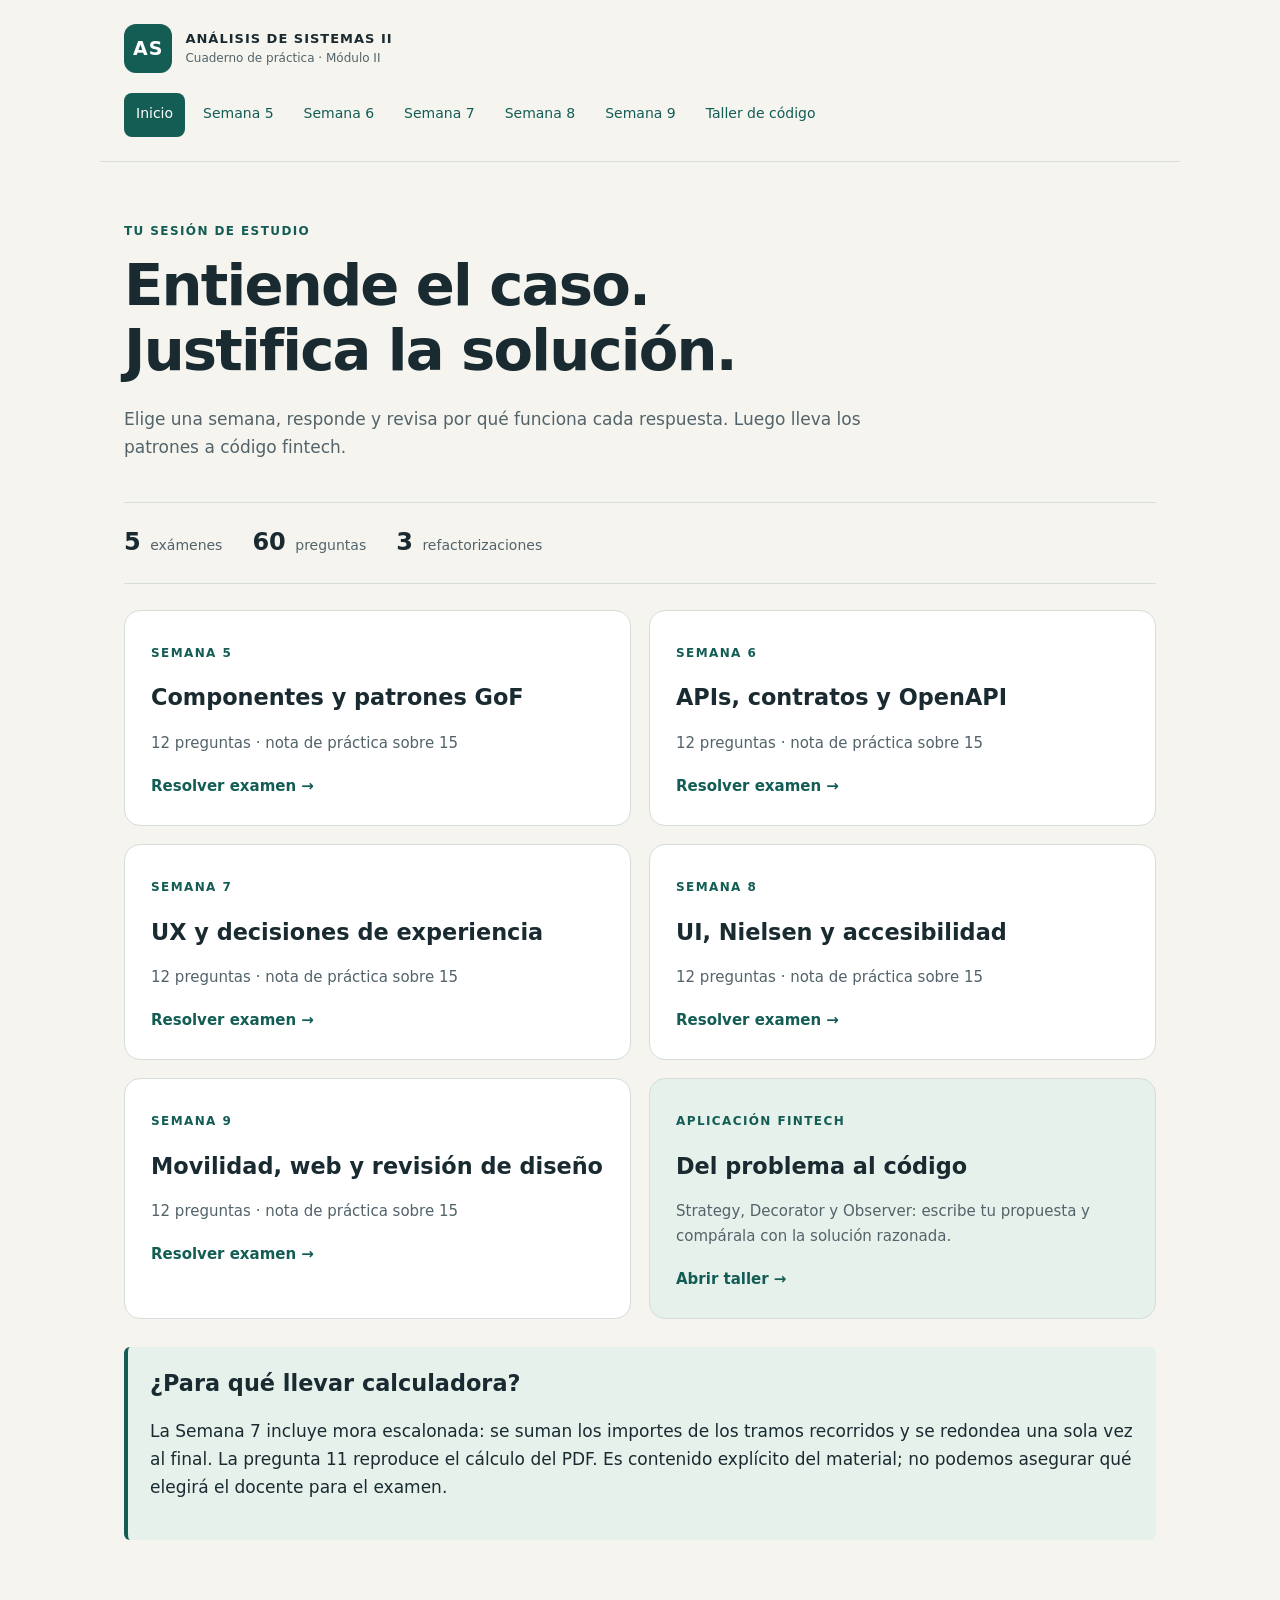
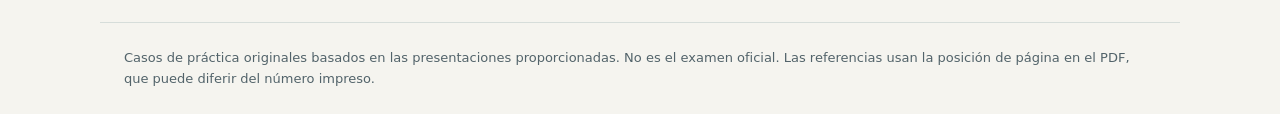
==== analisis-de-sistema/index.html @ 18946fa7 "feat: agregar cinco exámenes con 60 casos y taller fintech explicado" ====
<!doctype html>
<html lang="es"><head><meta charset="utf-8"><meta name="viewport" content="width=device-width,initial-scale=1"><title>Inicio · Análisis de Sistemas II</title><meta name="description" content="Practica con casos fintech, preguntas explicadas y referencias a las semanas 5 a 9."><link rel="icon" href="favicon.svg" type="image/svg+xml"><link rel="stylesheet" href="estilos.css"><script src="examen.js" defer></script></head>
<body><a class="saltar" href="#contenido">Saltar al contenido</a><header><div class="marca"><span class="logo" aria-hidden="true">AS</span><div>ANÁLISIS DE SISTEMAS II<small>Cuaderno de práctica · Módulo II</small></div></div><nav aria-label="Exámenes por semana"><a href="index.html" aria-current="page">Inicio</a><a href="semana-5.html" >Semana 5</a><a href="semana-6.html" >Semana 6</a><a href="semana-7.html" >Semana 7</a><a href="semana-8.html" >Semana 8</a><a href="semana-9.html" >Semana 9</a><a href="refactorizacion.html" >Taller de código</a></nav></header><main id="contenido"><div class="encabezado"><p class="etiqueta">TU SESIÓN DE ESTUDIO</p><h1>Entiende el caso.<br>Justifica la solución.</h1><p>Elige una semana, responde y revisa por qué funciona cada respuesta. Luego lleva los patrones a código fintech.</p></div><div class="resumen"><span><strong>5</strong> exámenes</span><span><strong>60</strong> preguntas</span><span><strong>3</strong> refactorizaciones</span></div><section class="rejilla" aria-label="Elegir examen"><a class="tarjeta enlace" href="semana-5.html"><span class="etiqueta">SEMANA 5</span><h2>Componentes y patrones GoF</h2><p>12 preguntas · nota de práctica sobre 15</p><span class="ir">Resolver examen →</span></a><a class="tarjeta enlace" href="semana-6.html"><span class="etiqueta">SEMANA 6</span><h2>APIs, contratos y OpenAPI</h2><p>12 preguntas · nota de práctica sobre 15</p><span class="ir">Resolver examen →</span></a><a class="tarjeta enlace" href="semana-7.html"><span class="etiqueta">SEMANA 7</span><h2>UX y decisiones de experiencia</h2><p>12 preguntas · nota de práctica sobre 15</p><span class="ir">Resolver examen →</span></a><a class="tarjeta enlace" href="semana-8.html"><span class="etiqueta">SEMANA 8</span><h2>UI, Nielsen y accesibilidad</h2><p>12 preguntas · nota de práctica sobre 15</p><span class="ir">Resolver examen →</span></a><a class="tarjeta enlace" href="semana-9.html"><span class="etiqueta">SEMANA 9</span><h2>Movilidad, web y revisión de diseño</h2><p>12 preguntas · nota de práctica sobre 15</p><span class="ir">Resolver examen →</span></a><a class="tarjeta enlace especial" href="refactorizacion.html"><span class="etiqueta">APLICACIÓN FINTECH</span><h2>Del problema al código</h2><p>Strategy, Decorator y Observer: escribe tu propuesta y compárala con la solución razonada.</p><span class="ir">Abrir taller →</span></a></section><aside class="nota"><h2>¿Para qué llevar calculadora?</h2><p>La Semana 7 incluye mora escalonada: se suman los importes de los tramos recorridos y se redondea una sola vez al final. La pregunta 11 reproduce el cálculo del PDF. Es contenido explícito del material; no podemos asegurar qué elegirá el docente para el examen.</p></aside></main><footer>Casos de práctica originales basados en las presentaciones proporcionadas. No es el examen oficial. Las referencias usan la posición de página en el PDF, que puede diferir del número impreso.</footer></body></html>
---- analisis-de-sistema/estilos.css ----
:root{color-scheme:light;--fondo:#f5f4ef;--papel:#fff;--texto:#192b31;--muted:#52636a;--acento:#135d55;--borde:#d6ddda;--suave:#e6f1eb;--error:#922a32;--codigo:#162b33}*{box-sizing:border-box}body{margin:0;background:var(--fondo);color:var(--texto);font:17px/1.65 system-ui,-apple-system,BlinkMacSystemFont,"Segoe UI",sans-serif}a{color:var(--acento);text-underline-offset:4px}header,main,footer{max-width:1080px;margin:auto;padding:24px}header{border-bottom:1px solid var(--borde)}.marca{display:flex;align-items:center;gap:13px;font-size:13px;font-weight:750;letter-spacing:1px}.marca small{display:block;font-size:12px;font-weight:450;letter-spacing:0;color:var(--muted)}.logo{background:var(--acento);color:white;padding:9px;border-radius:12px;font-size:19px}nav{display:flex;flex-wrap:wrap;gap:6px;margin-top:20px}nav a{padding:9px 12px;border-radius:8px;font-size:14px;text-decoration:none;min-height:44px}nav a[aria-current]{background:var(--acento);color:white}nav a:hover{outline:1px solid var(--acento)}.encabezado{max-width:760px;padding:24px 0}h1{font-size:clamp(2.1rem,5vw,3.6rem);line-height:1.12;letter-spacing:-1.8px;margin:12px 0 22px}h2{font-size:1.4rem;line-height:1.3}h3{font-size:1.08rem}.etiqueta{font-size:12px;font-weight:750;letter-spacing:1.4px;color:var(--acento);text-transform:uppercase}.encabezado>p:not(.etiqueta){color:var(--muted)}.resumen{display:flex;gap:30px;border-block:1px solid var(--borde);padding:20px 0;margin-bottom:26px;flex-wrap:wrap}.resumen span{font-size:14px;color:var(--muted)}.resumen strong{font-size:24px;color:var(--texto);margin-right:5px}.rejilla{display:grid;grid-template-columns:repeat(2,minmax(0,1fr));gap:18px}.tarjeta{padding:26px;background:var(--papel);border:1px solid var(--borde);border-radius:16px}.enlace{display:block;text-decoration:none;color:var(--texto)}.enlace:hover{border-color:var(--acento);box-shadow:0 5px 16px #192b3110}.tarjeta p{font-size:15px;color:var(--muted)}.ir{font-size:15px;font-weight:700;color:var(--acento)}.especial{background:var(--suave)}.nota{background:var(--suave);border-left:4px solid var(--acento);padding:22px;border-radius:6px;margin:28px 0}.nota h2{margin-top:0}.barra{display:flex;align-items:center;gap:12px;flex-wrap:wrap;margin:20px 0}.barra p{margin-right:auto;font-size:15px}button,.boton{display:inline-block;background:var(--acento);color:#fff;border:2px solid var(--acento);border-radius:9px;font:inherit;font-size:15px;font-weight:650;padding:11px 17px;cursor:pointer;min-height:46px;text-decoration:none}.secundario{background:transparent;color:var(--acento)}.pregunta{background:var(--papel);border:1px solid var(--borde);border-radius:16px;padding:28px;margin:22px 0}.pregunta.correcta{border-left:5px solid var(--acento)}.pregunta.incorrecta{border-left:5px solid var(--error)}fieldset{border:0;padding:0;margin:0;min-width:0}legend{font-weight:650;font-size:1.14rem;margin-bottom:20px;width:100%}.opcion{display:flex;gap:12px;align-items:flex-start;border:1px solid var(--borde);border-radius:10px;padding:13px 15px;margin:10px 0;cursor:pointer;min-height:48px}.opcion:has(input:checked){background:var(--suave);border-color:var(--acento)}input[type=radio]{accent-color:var(--acento);width:20px;height:20px;flex-shrink:0;margin-top:4px}summary{cursor:pointer;font-weight:650;color:var(--acento);padding:13px 0;min-height:48px}.explicacion{border-top:1px solid var(--borde);margin-top:6px;padding-top:12px}.fuente{font-size:13px;color:var(--muted);overflow-wrap:anywhere}.resultado-item{font-weight:650}.incorrecta .resultado-item{color:var(--error)}pre{background:var(--codigo);color:#eef5f7;border-radius:12px;overflow:auto;padding:22px;font:14px/1.7 ui-monospace,SFMono-Regular,Consolas,monospace;max-width:100%}textarea{width:100%;border:1px solid #7b8a8f;background:#fff;color:var(--texto);border-radius:9px;padding:14px;font:15px/1.6 ui-monospace,monospace;resize:vertical}.campo{display:block;font-weight:650;margin:18px 0 8px}footer{font-size:13px;color:var(--muted);border-top:1px solid var(--borde);margin-top:30px}button:hover,.boton:hover{filter:brightness(.9)}:focus-visible{outline:3px solid #aa5300;outline-offset:4px}.saltar{position:absolute;left:16px;top:-100px;padding:12px;background:white;z-index:10}.saltar:focus{top:10px}[hidden]{display:none!important}@media(max-width:650px){header,main,footer{padding:18px}.rejilla{grid-template-columns:1fr}.pregunta{padding:18px}.resumen{gap:16px}.encabezado{padding:16px 0}nav a{padding:9px}h1{letter-spacing:-1px}.barra{gap:8px}.barra p{width:100%;margin:0}pre{padding:14px}}@media print{body{background:#fff;font-size:11pt}nav,.barra,textarea,.campo,.saltar{display:none}header,main,footer{max-width:none}.pregunta{break-inside:avoid}pre{white-space:pre-wrap;color:#111;background:#eee}.rejilla{display:block}}
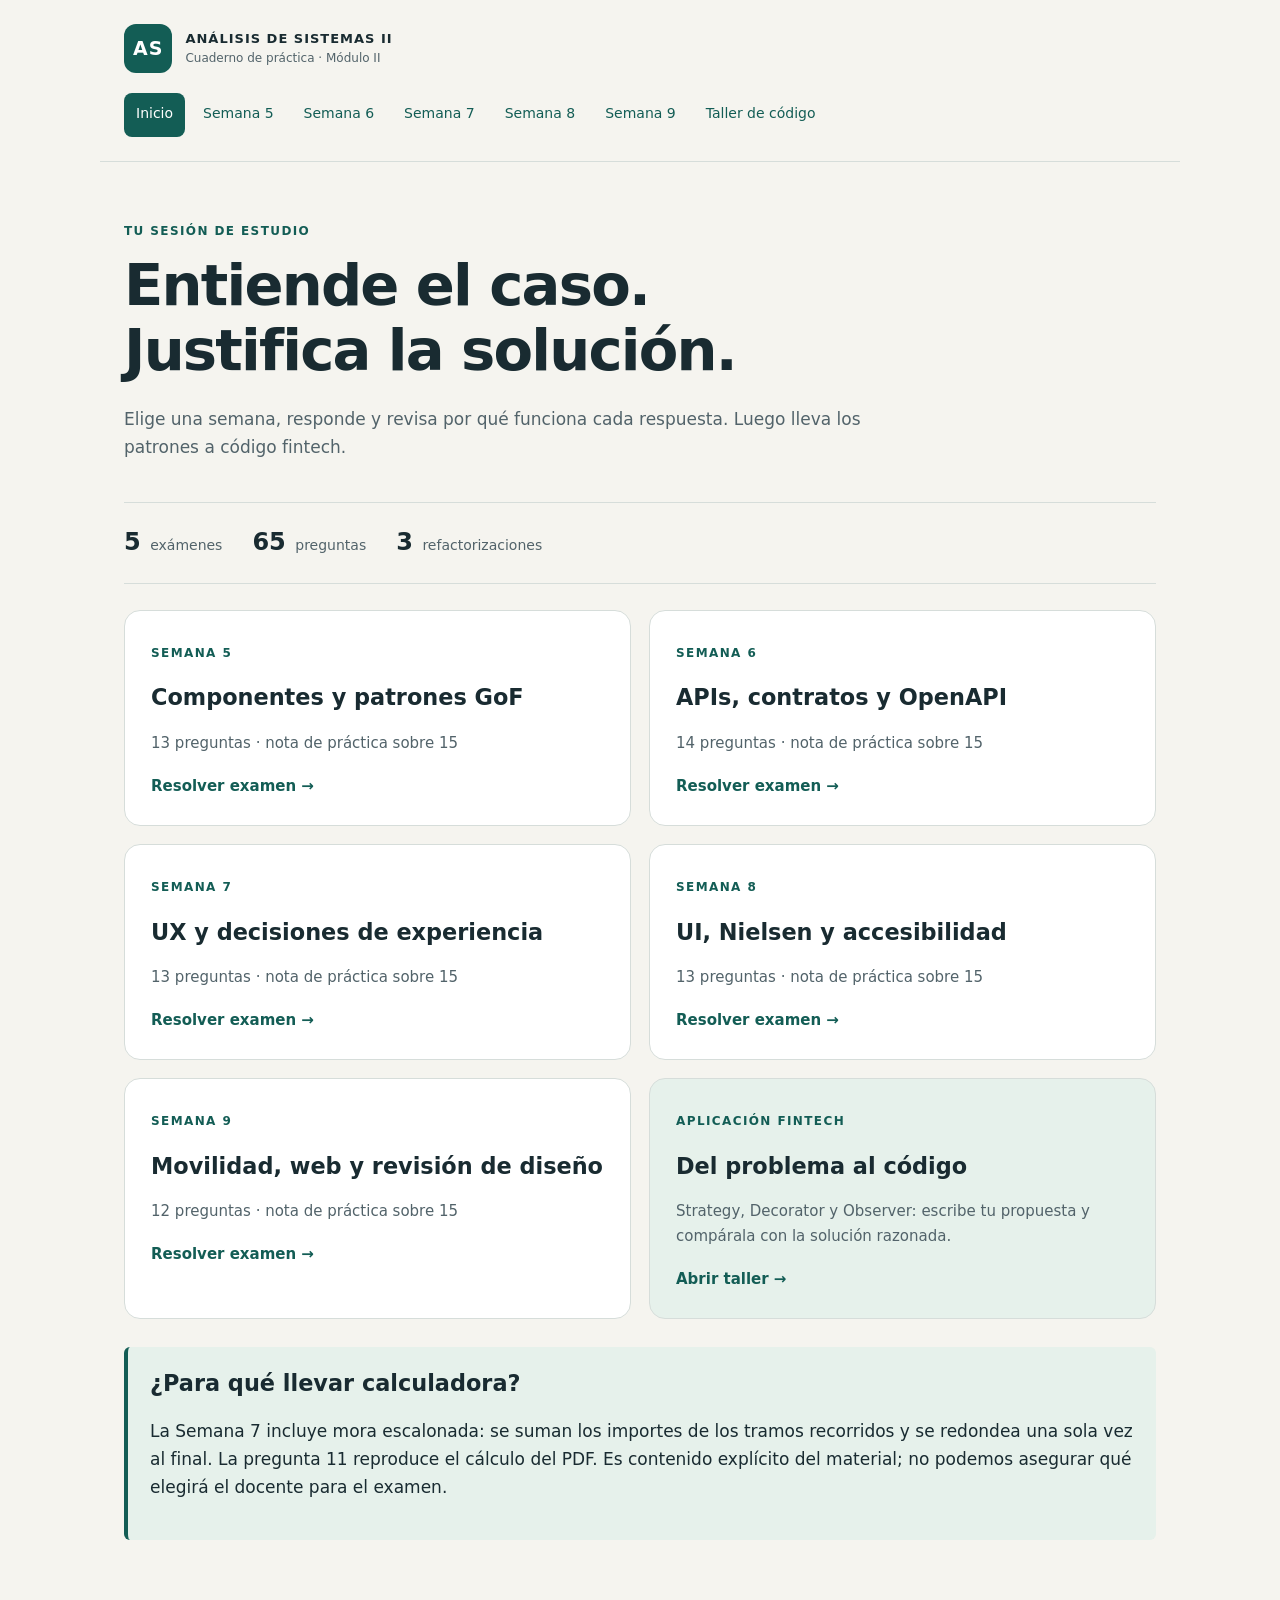
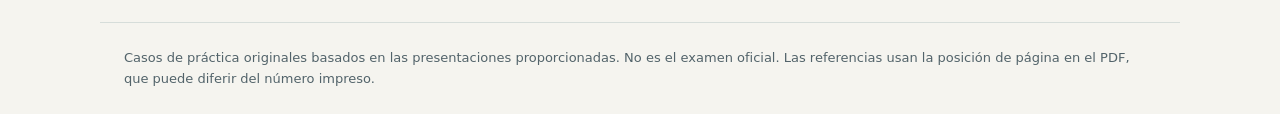
==== commit 261fd50c: "feat: metadatos de resumen de casos y cinco preguntas de datos clave" ====
--- a/analisis-de-sistema/index.html
+++ b/analisis-de-sistema/index.html
@@ -1,3 +1,3 @@
 <!doctype html>
-<html lang="es"><head><meta charset="utf-8"><meta name="viewport" content="width=device-width,initial-scale=1"><title>Inicio · Análisis de Sistemas II</title><meta name="description" content="Practica con casos fintech, preguntas explicadas y referencias a las semanas 5 a 9."><link rel="icon" href="favicon.svg" type="image/svg+xml"><link rel="stylesheet" href="estilos.css"><script src="examen.js" defer></script></head>
-<body><a class="saltar" href="#contenido">Saltar al contenido</a><header><div class="marca"><span class="logo" aria-hidden="true">AS</span><div>ANÁLISIS DE SISTEMAS II<small>Cuaderno de práctica · Módulo II</small></div></div><nav aria-label="Exámenes por semana"><a href="index.html" aria-current="page">Inicio</a><a href="semana-5.html" >Semana 5</a><a href="semana-6.html" >Semana 6</a><a href="semana-7.html" >Semana 7</a><a href="semana-8.html" >Semana 8</a><a href="semana-9.html" >Semana 9</a><a href="refactorizacion.html" >Taller de código</a></nav></header><main id="contenido"><div class="encabezado"><p class="etiqueta">TU SESIÓN DE ESTUDIO</p><h1>Entiende el caso.<br>Justifica la solución.</h1><p>Elige una semana, responde y revisa por qué funciona cada respuesta. Luego lleva los patrones a código fintech.</p></div><div class="resumen"><span><strong>5</strong> exámenes</span><span><strong>60</strong> preguntas</span><span><strong>3</strong> refactorizaciones</span></div><section class="rejilla" aria-label="Elegir examen"><a class="tarjeta enlace" href="semana-5.html"><span class="etiqueta">SEMANA 5</span><h2>Componentes y patrones GoF</h2><p>12 preguntas · nota de práctica sobre 15</p><span class="ir">Resolver examen →</span></a><a class="tarjeta enlace" href="semana-6.html"><span class="etiqueta">SEMANA 6</span><h2>APIs, contratos y OpenAPI</h2><p>12 preguntas · nota de práctica sobre 15</p><span class="ir">Resolver examen →</span></a><a class="tarjeta enlace" href="semana-7.html"><span class="etiqueta">SEMANA 7</span><h2>UX y decisiones de experiencia</h2><p>12 preguntas · nota de práctica sobre 15</p><span class="ir">Resolver examen →</span></a><a class="tarjeta enlace" href="semana-8.html"><span class="etiqueta">SEMANA 8</span><h2>UI, Nielsen y accesibilidad</h2><p>12 preguntas · nota de práctica sobre 15</p><span class="ir">Resolver examen →</span></a><a class="tarjeta enlace" href="semana-9.html"><span class="etiqueta">SEMANA 9</span><h2>Movilidad, web y revisión de diseño</h2><p>12 preguntas · nota de práctica sobre 15</p><span class="ir">Resolver examen →</span></a><a class="tarjeta enlace especial" href="refactorizacion.html"><span class="etiqueta">APLICACIÓN FINTECH</span><h2>Del problema al código</h2><p>Strategy, Decorator y Observer: escribe tu propuesta y compárala con la solución razonada.</p><span class="ir">Abrir taller →</span></a></section><aside class="nota"><h2>¿Para qué llevar calculadora?</h2><p>La Semana 7 incluye mora escalonada: se suman los importes de los tramos recorridos y se redondea una sola vez al final. La pregunta 11 reproduce el cálculo del PDF. Es contenido explícito del material; no podemos asegurar qué elegirá el docente para el examen.</p></aside></main><footer>Casos de práctica originales basados en las presentaciones proporcionadas. No es el examen oficial. Las referencias usan la posición de página en el PDF, que puede diferir del número impreso.</footer></body></html>+<html lang="es"><head><meta charset="utf-8"><meta name="viewport" content="width=device-width,initial-scale=1"><title>Resumen de casos de uso · Análisis de Sistemas II</title><meta name="description" content="Resumen de casos de uso y exámenes de práctica: patrones GoF, APIs, UX, UI y movilidad. Incluye respuestas explicadas y refactorización fintech."><link rel="canonical" href="https://cherreragt.github.io/analisis-de-sistemas/analisis-de-sistema/index.html"><meta property="og:type" content="website"><meta property="og:locale" content="es_GT"><meta property="og:site_name" content="Análisis de Sistemas II"><meta property="og:title" content="Resumen de casos de uso | Análisis de Sistemas II"><meta property="og:description" content="Resumen de casos de uso y exámenes de práctica: patrones GoF, APIs, UX, UI y movilidad. Incluye respuestas explicadas y refactorización fintech."><meta property="og:url" content="https://cherreragt.github.io/analisis-de-sistemas/analisis-de-sistema/index.html"><meta name="twitter:card" content="summary"><meta name="twitter:title" content="Resumen de casos de uso | Análisis de Sistemas II"><meta name="twitter:description" content="Resumen de casos de uso y exámenes de práctica: patrones GoF, APIs, UX, UI y movilidad. Incluye respuestas explicadas y refactorización fintech."><link rel="icon" href="favicon.svg" type="image/svg+xml"><link rel="stylesheet" href="estilos.css"><script src="examen.js" defer></script></head>
+<body><a class="saltar" href="#contenido">Saltar al contenido</a><header><div class="marca"><span class="logo" aria-hidden="true">AS</span><div>ANÁLISIS DE SISTEMAS II<small>Cuaderno de práctica · Módulo II</small></div></div><nav aria-label="Exámenes por semana"><a href="index.html" aria-current="page">Inicio</a><a href="semana-5.html" >Semana 5</a><a href="semana-6.html" >Semana 6</a><a href="semana-7.html" >Semana 7</a><a href="semana-8.html" >Semana 8</a><a href="semana-9.html" >Semana 9</a><a href="refactorizacion.html" >Taller de código</a></nav></header><main id="contenido"><div class="encabezado"><p class="etiqueta">TU SESIÓN DE ESTUDIO</p><h1>Entiende el caso.<br>Justifica la solución.</h1><p>Elige una semana, responde y revisa por qué funciona cada respuesta. Luego lleva los patrones a código fintech.</p></div><div class="resumen"><span><strong>5</strong> exámenes</span><span><strong>65</strong> preguntas</span><span><strong>3</strong> refactorizaciones</span></div><section class="rejilla" aria-label="Elegir examen"><a class="tarjeta enlace" href="semana-5.html"><span class="etiqueta">SEMANA 5</span><h2>Componentes y patrones GoF</h2><p>13 preguntas · nota de práctica sobre 15</p><span class="ir">Resolver examen →</span></a><a class="tarjeta enlace" href="semana-6.html"><span class="etiqueta">SEMANA 6</span><h2>APIs, contratos y OpenAPI</h2><p>14 preguntas · nota de práctica sobre 15</p><span class="ir">Resolver examen →</span></a><a class="tarjeta enlace" href="semana-7.html"><span class="etiqueta">SEMANA 7</span><h2>UX y decisiones de experiencia</h2><p>13 preguntas · nota de práctica sobre 15</p><span class="ir">Resolver examen →</span></a><a class="tarjeta enlace" href="semana-8.html"><span class="etiqueta">SEMANA 8</span><h2>UI, Nielsen y accesibilidad</h2><p>13 preguntas · nota de práctica sobre 15</p><span class="ir">Resolver examen →</span></a><a class="tarjeta enlace" href="semana-9.html"><span class="etiqueta">SEMANA 9</span><h2>Movilidad, web y revisión de diseño</h2><p>12 preguntas · nota de práctica sobre 15</p><span class="ir">Resolver examen →</span></a><a class="tarjeta enlace especial" href="refactorizacion.html"><span class="etiqueta">APLICACIÓN FINTECH</span><h2>Del problema al código</h2><p>Strategy, Decorator y Observer: escribe tu propuesta y compárala con la solución razonada.</p><span class="ir">Abrir taller →</span></a></section><aside class="nota"><h2>¿Para qué llevar calculadora?</h2><p>La Semana 7 incluye mora escalonada: se suman los importes de los tramos recorridos y se redondea una sola vez al final. La pregunta 11 reproduce el cálculo del PDF. Es contenido explícito del material; no podemos asegurar qué elegirá el docente para el examen.</p></aside></main><footer>Casos de práctica originales basados en las presentaciones proporcionadas. No es el examen oficial. Las referencias usan la posición de página en el PDF, que puede diferir del número impreso.</footer></body></html>
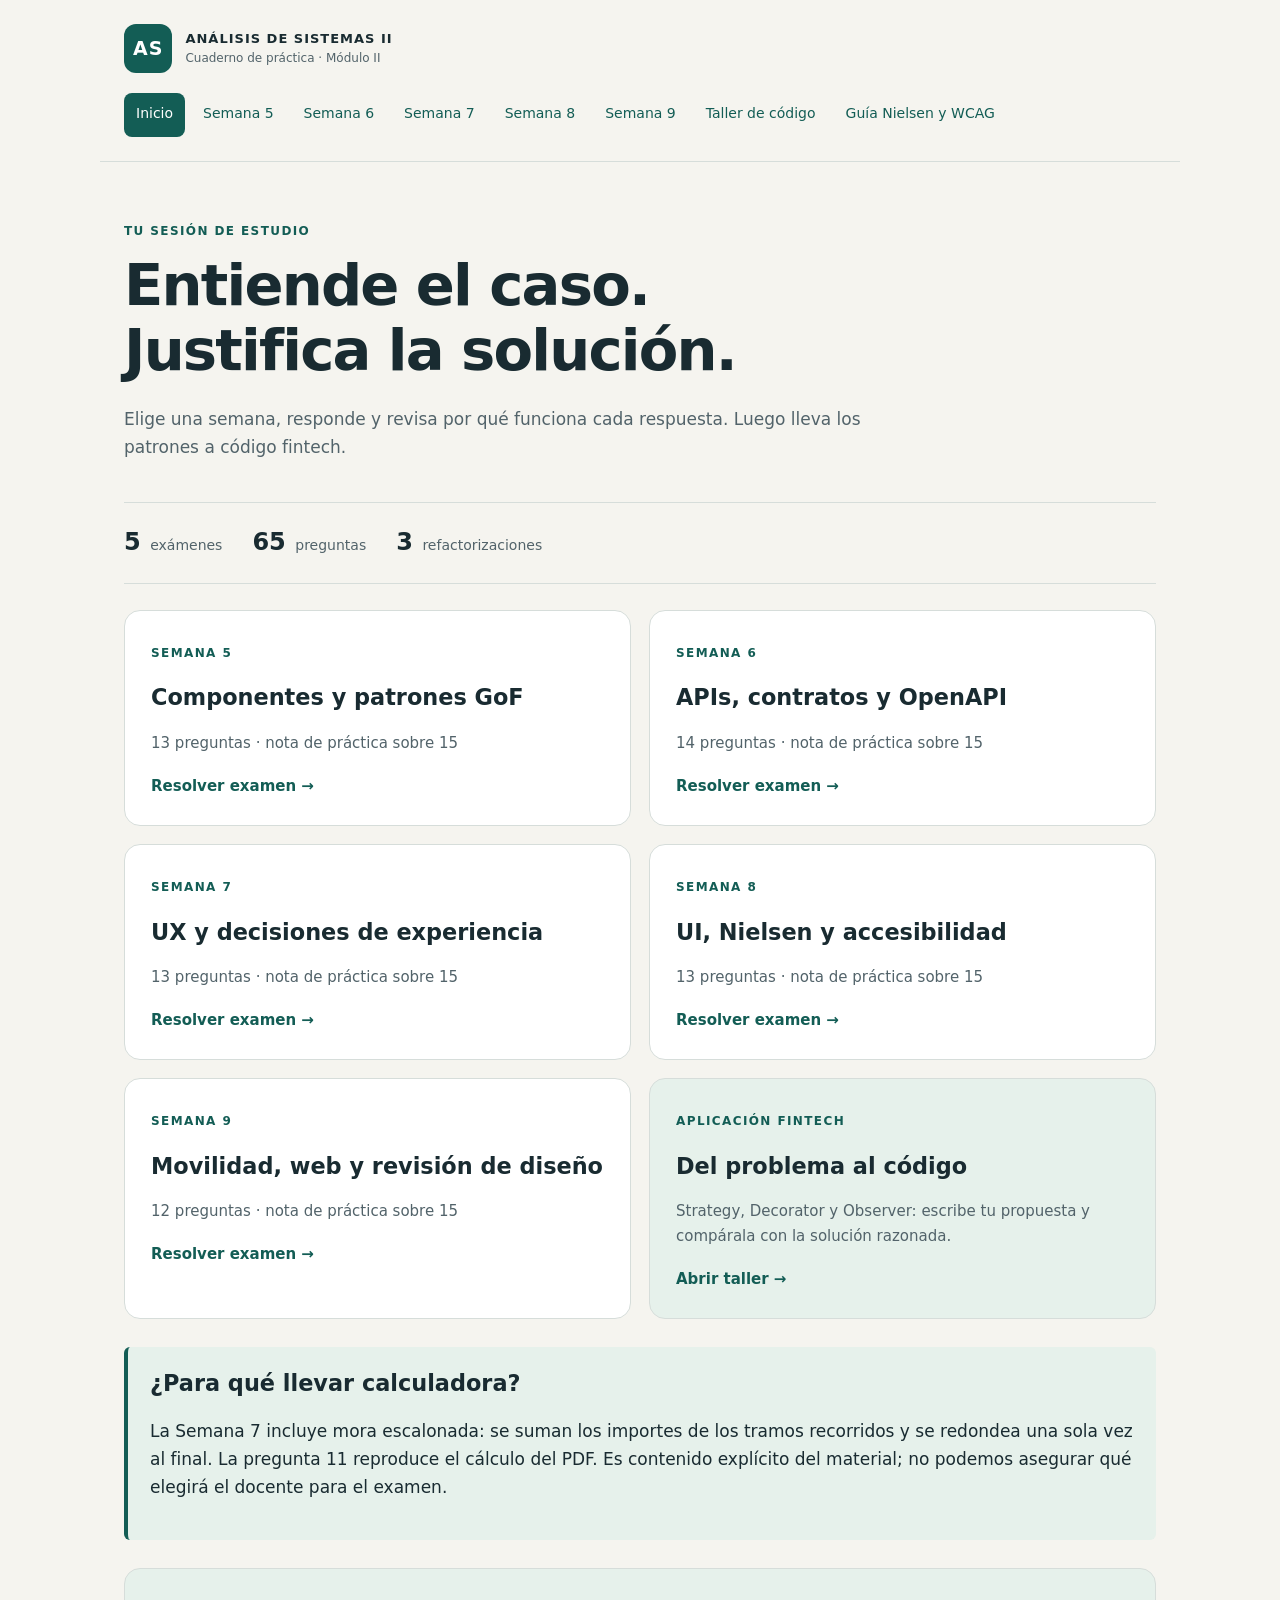
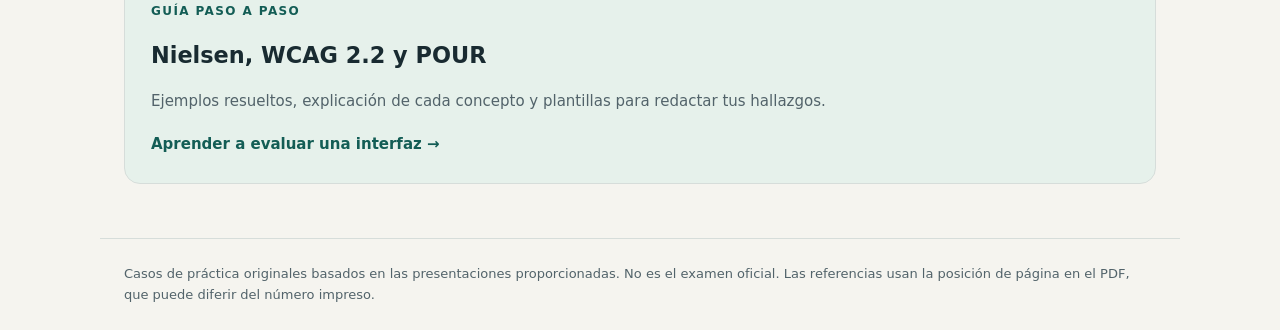
==== commit 4f19771f: "feat: guía resuelta de Nielsen WCAG 2.2 y POUR con ejemplos y plantillas" ====
--- a/analisis-de-sistema/index.html
+++ b/analisis-de-sistema/index.html
@@ -1,3 +1,3 @@
 <!doctype html>
 <html lang="es"><head><meta charset="utf-8"><meta name="viewport" content="width=device-width,initial-scale=1"><title>Resumen de casos de uso · Análisis de Sistemas II</title><meta name="description" content="Resumen de casos de uso y exámenes de práctica: patrones GoF, APIs, UX, UI y movilidad. Incluye respuestas explicadas y refactorización fintech."><link rel="canonical" href="https://cherreragt.github.io/analisis-de-sistemas/analisis-de-sistema/index.html"><meta property="og:type" content="website"><meta property="og:locale" content="es_GT"><meta property="og:site_name" content="Análisis de Sistemas II"><meta property="og:title" content="Resumen de casos de uso | Análisis de Sistemas II"><meta property="og:description" content="Resumen de casos de uso y exámenes de práctica: patrones GoF, APIs, UX, UI y movilidad. Incluye respuestas explicadas y refactorización fintech."><meta property="og:url" content="https://cherreragt.github.io/analisis-de-sistemas/analisis-de-sistema/index.html"><meta name="twitter:card" content="summary"><meta name="twitter:title" content="Resumen de casos de uso | Análisis de Sistemas II"><meta name="twitter:description" content="Resumen de casos de uso y exámenes de práctica: patrones GoF, APIs, UX, UI y movilidad. Incluye respuestas explicadas y refactorización fintech."><link rel="icon" href="favicon.svg" type="image/svg+xml"><link rel="stylesheet" href="estilos.css"><script src="examen.js" defer></script></head>
-<body><a class="saltar" href="#contenido">Saltar al contenido</a><header><div class="marca"><span class="logo" aria-hidden="true">AS</span><div>ANÁLISIS DE SISTEMAS II<small>Cuaderno de práctica · Módulo II</small></div></div><nav aria-label="Exámenes por semana"><a href="index.html" aria-current="page">Inicio</a><a href="semana-5.html" >Semana 5</a><a href="semana-6.html" >Semana 6</a><a href="semana-7.html" >Semana 7</a><a href="semana-8.html" >Semana 8</a><a href="semana-9.html" >Semana 9</a><a href="refactorizacion.html" >Taller de código</a></nav></header><main id="contenido"><div class="encabezado"><p class="etiqueta">TU SESIÓN DE ESTUDIO</p><h1>Entiende el caso.<br>Justifica la solución.</h1><p>Elige una semana, responde y revisa por qué funciona cada respuesta. Luego lleva los patrones a código fintech.</p></div><div class="resumen"><span><strong>5</strong> exámenes</span><span><strong>65</strong> preguntas</span><span><strong>3</strong> refactorizaciones</span></div><section class="rejilla" aria-label="Elegir examen"><a class="tarjeta enlace" href="semana-5.html"><span class="etiqueta">SEMANA 5</span><h2>Componentes y patrones GoF</h2><p>13 preguntas · nota de práctica sobre 15</p><span class="ir">Resolver examen →</span></a><a class="tarjeta enlace" href="semana-6.html"><span class="etiqueta">SEMANA 6</span><h2>APIs, contratos y OpenAPI</h2><p>14 preguntas · nota de práctica sobre 15</p><span class="ir">Resolver examen →</span></a><a class="tarjeta enlace" href="semana-7.html"><span class="etiqueta">SEMANA 7</span><h2>UX y decisiones de experiencia</h2><p>13 preguntas · nota de práctica sobre 15</p><span class="ir">Resolver examen →</span></a><a class="tarjeta enlace" href="semana-8.html"><span class="etiqueta">SEMANA 8</span><h2>UI, Nielsen y accesibilidad</h2><p>13 preguntas · nota de práctica sobre 15</p><span class="ir">Resolver examen →</span></a><a class="tarjeta enlace" href="semana-9.html"><span class="etiqueta">SEMANA 9</span><h2>Movilidad, web y revisión de diseño</h2><p>12 preguntas · nota de práctica sobre 15</p><span class="ir">Resolver examen →</span></a><a class="tarjeta enlace especial" href="refactorizacion.html"><span class="etiqueta">APLICACIÓN FINTECH</span><h2>Del problema al código</h2><p>Strategy, Decorator y Observer: escribe tu propuesta y compárala con la solución razonada.</p><span class="ir">Abrir taller →</span></a></section><aside class="nota"><h2>¿Para qué llevar calculadora?</h2><p>La Semana 7 incluye mora escalonada: se suman los importes de los tramos recorridos y se redondea una sola vez al final. La pregunta 11 reproduce el cálculo del PDF. Es contenido explícito del material; no podemos asegurar qué elegirá el docente para el examen.</p></aside></main><footer>Casos de práctica originales basados en las presentaciones proporcionadas. No es el examen oficial. Las referencias usan la posición de página en el PDF, que puede diferir del número impreso.</footer></body></html>+<body><a class="saltar" href="#contenido">Saltar al contenido</a><header><div class="marca"><span class="logo" aria-hidden="true">AS</span><div>ANÁLISIS DE SISTEMAS II<small>Cuaderno de práctica · Módulo II</small></div></div><nav aria-label="Exámenes y guías"><a href="index.html" aria-current="page">Inicio</a><a href="semana-5.html" >Semana 5</a><a href="semana-6.html" >Semana 6</a><a href="semana-7.html" >Semana 7</a><a href="semana-8.html" >Semana 8</a><a href="semana-9.html" >Semana 9</a><a href="refactorizacion.html" >Taller de código</a><a href="nielsen-wcag-pour.html" >Guía Nielsen y WCAG</a></nav></header><main id="contenido"><div class="encabezado"><p class="etiqueta">TU SESIÓN DE ESTUDIO</p><h1>Entiende el caso.<br>Justifica la solución.</h1><p>Elige una semana, responde y revisa por qué funciona cada respuesta. Luego lleva los patrones a código fintech.</p></div><div class="resumen"><span><strong>5</strong> exámenes</span><span><strong>65</strong> preguntas</span><span><strong>3</strong> refactorizaciones</span></div><section class="rejilla" aria-label="Elegir examen"><a class="tarjeta enlace" href="semana-5.html"><span class="etiqueta">SEMANA 5</span><h2>Componentes y patrones GoF</h2><p>13 preguntas · nota de práctica sobre 15</p><span class="ir">Resolver examen →</span></a><a class="tarjeta enlace" href="semana-6.html"><span class="etiqueta">SEMANA 6</span><h2>APIs, contratos y OpenAPI</h2><p>14 preguntas · nota de práctica sobre 15</p><span class="ir">Resolver examen →</span></a><a class="tarjeta enlace" href="semana-7.html"><span class="etiqueta">SEMANA 7</span><h2>UX y decisiones de experiencia</h2><p>13 preguntas · nota de práctica sobre 15</p><span class="ir">Resolver examen →</span></a><a class="tarjeta enlace" href="semana-8.html"><span class="etiqueta">SEMANA 8</span><h2>UI, Nielsen y accesibilidad</h2><p>13 preguntas · nota de práctica sobre 15</p><span class="ir">Resolver examen →</span></a><a class="tarjeta enlace" href="semana-9.html"><span class="etiqueta">SEMANA 9</span><h2>Movilidad, web y revisión de diseño</h2><p>12 preguntas · nota de práctica sobre 15</p><span class="ir">Resolver examen →</span></a><a class="tarjeta enlace especial" href="refactorizacion.html"><span class="etiqueta">APLICACIÓN FINTECH</span><h2>Del problema al código</h2><p>Strategy, Decorator y Observer: escribe tu propuesta y compárala con la solución razonada.</p><span class="ir">Abrir taller →</span></a></section><aside class="nota"><h2>¿Para qué llevar calculadora?</h2><p>La Semana 7 incluye mora escalonada: se suman los importes de los tramos recorridos y se redondea una sola vez al final. La pregunta 11 reproduce el cálculo del PDF. Es contenido explícito del material; no podemos asegurar qué elegirá el docente para el examen.</p></aside><a class="tarjeta enlace especial" href="nielsen-wcag-pour.html"><span class="etiqueta">GUÍA PASO A PASO</span><h2>Nielsen, WCAG 2.2 y POUR</h2><p>Ejemplos resueltos, explicación de cada concepto y plantillas para redactar tus hallazgos.</p><span class="ir">Aprender a evaluar una interfaz →</span></a></main><footer>Casos de práctica originales basados en las presentaciones proporcionadas. No es el examen oficial. Las referencias usan la posición de página en el PDF, que puede diferir del número impreso.</footer></body></html>
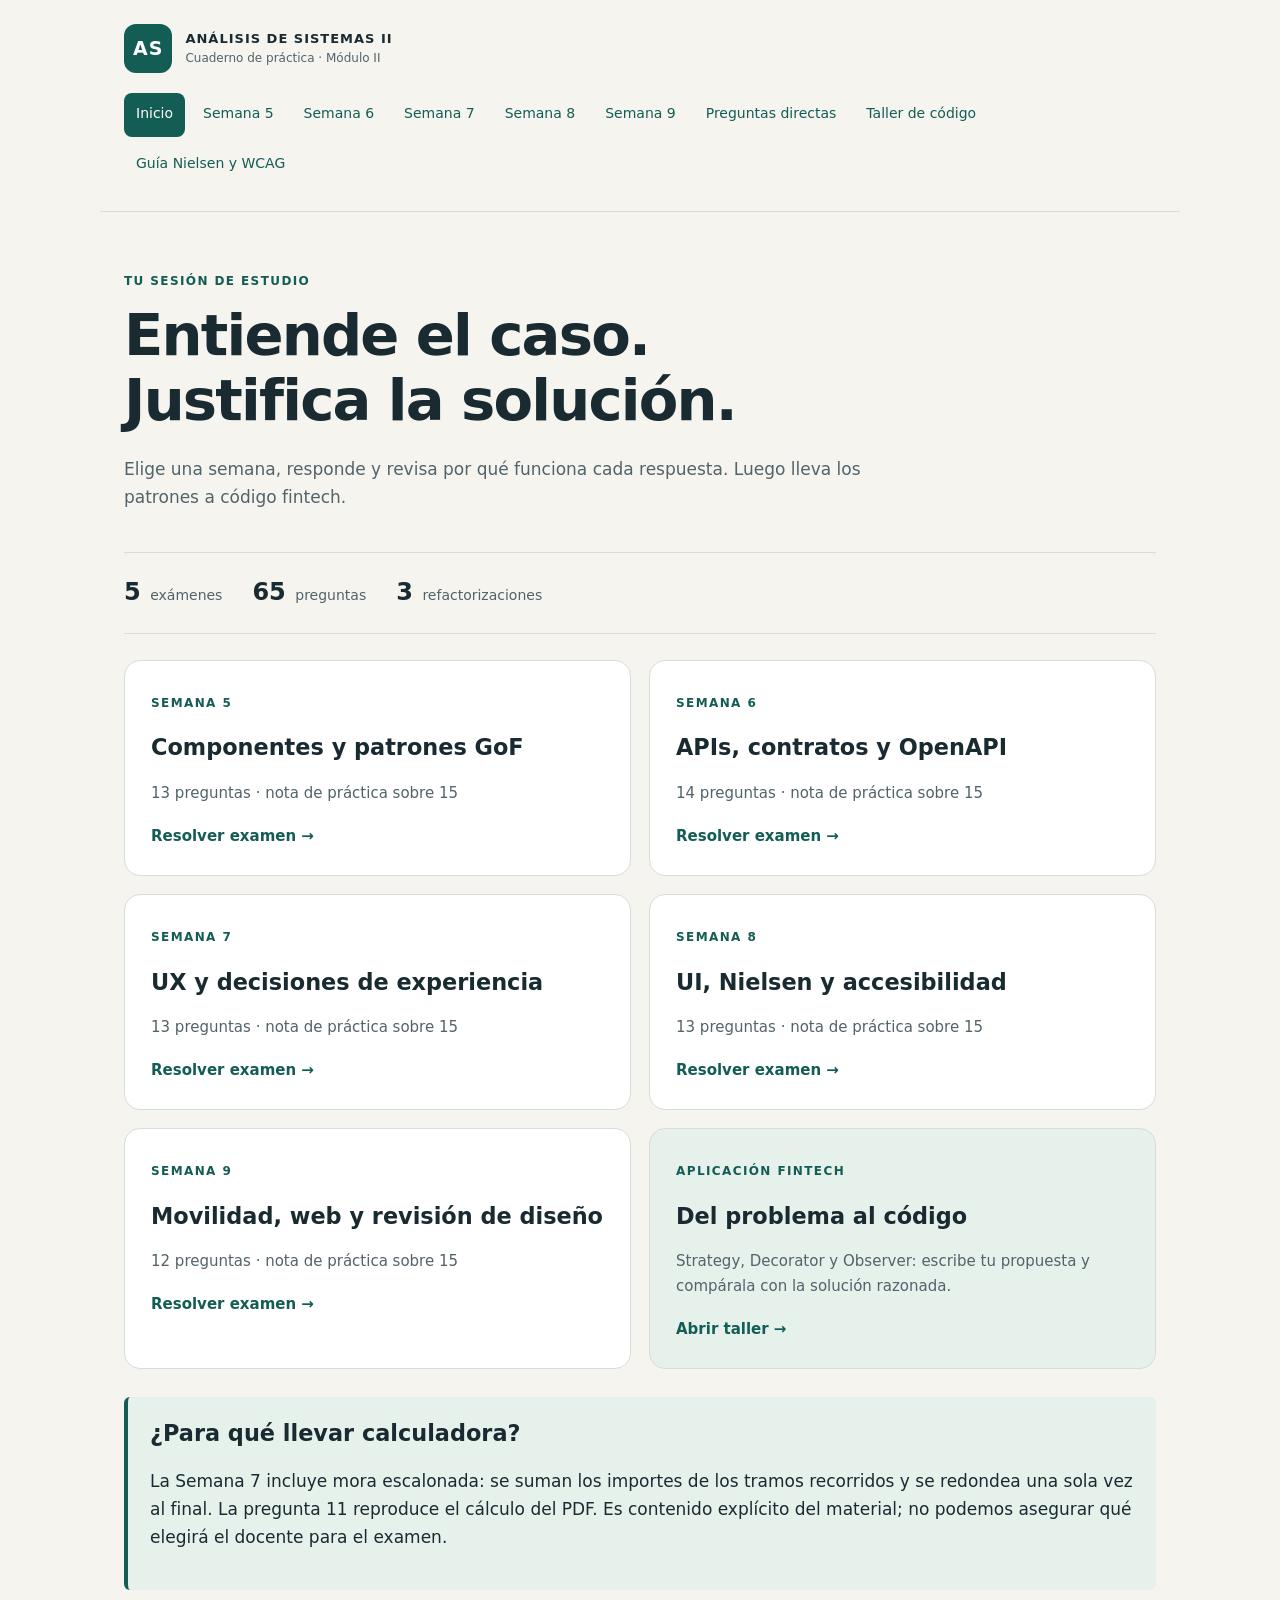
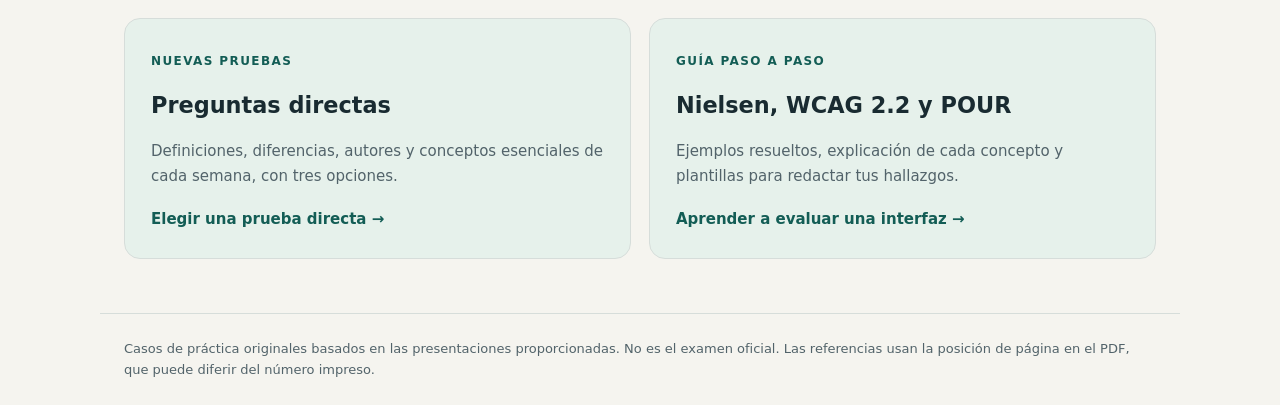
==== commit 5ffe6d62: "feat: agregar pruebas directas por semana con tres opciones" ====
--- a/analisis-de-sistema/index.html
+++ b/analisis-de-sistema/index.html
@@ -1,3 +1,3 @@
 <!doctype html>
 <html lang="es"><head><meta charset="utf-8"><meta name="viewport" content="width=device-width,initial-scale=1"><title>Resumen de casos de uso · Análisis de Sistemas II</title><meta name="description" content="Resumen de casos de uso y exámenes de práctica: patrones GoF, APIs, UX, UI y movilidad. Incluye respuestas explicadas y refactorización fintech."><link rel="canonical" href="https://cherreragt.github.io/analisis-de-sistemas/analisis-de-sistema/index.html"><meta property="og:type" content="website"><meta property="og:locale" content="es_GT"><meta property="og:site_name" content="Análisis de Sistemas II"><meta property="og:title" content="Resumen de casos de uso | Análisis de Sistemas II"><meta property="og:description" content="Resumen de casos de uso y exámenes de práctica: patrones GoF, APIs, UX, UI y movilidad. Incluye respuestas explicadas y refactorización fintech."><meta property="og:url" content="https://cherreragt.github.io/analisis-de-sistemas/analisis-de-sistema/index.html"><meta name="twitter:card" content="summary"><meta name="twitter:title" content="Resumen de casos de uso | Análisis de Sistemas II"><meta name="twitter:description" content="Resumen de casos de uso y exámenes de práctica: patrones GoF, APIs, UX, UI y movilidad. Incluye respuestas explicadas y refactorización fintech."><link rel="icon" href="favicon.svg" type="image/svg+xml"><link rel="stylesheet" href="estilos.css"><script src="examen.js" defer></script></head>
-<body><a class="saltar" href="#contenido">Saltar al contenido</a><header><div class="marca"><span class="logo" aria-hidden="true">AS</span><div>ANÁLISIS DE SISTEMAS II<small>Cuaderno de práctica · Módulo II</small></div></div><nav aria-label="Exámenes y guías"><a href="index.html" aria-current="page">Inicio</a><a href="semana-5.html" >Semana 5</a><a href="semana-6.html" >Semana 6</a><a href="semana-7.html" >Semana 7</a><a href="semana-8.html" >Semana 8</a><a href="semana-9.html" >Semana 9</a><a href="refactorizacion.html" >Taller de código</a><a href="nielsen-wcag-pour.html" >Guía Nielsen y WCAG</a></nav></header><main id="contenido"><div class="encabezado"><p class="etiqueta">TU SESIÓN DE ESTUDIO</p><h1>Entiende el caso.<br>Justifica la solución.</h1><p>Elige una semana, responde y revisa por qué funciona cada respuesta. Luego lleva los patrones a código fintech.</p></div><div class="resumen"><span><strong>5</strong> exámenes</span><span><strong>65</strong> preguntas</span><span><strong>3</strong> refactorizaciones</span></div><section class="rejilla" aria-label="Elegir examen"><a class="tarjeta enlace" href="semana-5.html"><span class="etiqueta">SEMANA 5</span><h2>Componentes y patrones GoF</h2><p>13 preguntas · nota de práctica sobre 15</p><span class="ir">Resolver examen →</span></a><a class="tarjeta enlace" href="semana-6.html"><span class="etiqueta">SEMANA 6</span><h2>APIs, contratos y OpenAPI</h2><p>14 preguntas · nota de práctica sobre 15</p><span class="ir">Resolver examen →</span></a><a class="tarjeta enlace" href="semana-7.html"><span class="etiqueta">SEMANA 7</span><h2>UX y decisiones de experiencia</h2><p>13 preguntas · nota de práctica sobre 15</p><span class="ir">Resolver examen →</span></a><a class="tarjeta enlace" href="semana-8.html"><span class="etiqueta">SEMANA 8</span><h2>UI, Nielsen y accesibilidad</h2><p>13 preguntas · nota de práctica sobre 15</p><span class="ir">Resolver examen →</span></a><a class="tarjeta enlace" href="semana-9.html"><span class="etiqueta">SEMANA 9</span><h2>Movilidad, web y revisión de diseño</h2><p>12 preguntas · nota de práctica sobre 15</p><span class="ir">Resolver examen →</span></a><a class="tarjeta enlace especial" href="refactorizacion.html"><span class="etiqueta">APLICACIÓN FINTECH</span><h2>Del problema al código</h2><p>Strategy, Decorator y Observer: escribe tu propuesta y compárala con la solución razonada.</p><span class="ir">Abrir taller →</span></a></section><aside class="nota"><h2>¿Para qué llevar calculadora?</h2><p>La Semana 7 incluye mora escalonada: se suman los importes de los tramos recorridos y se redondea una sola vez al final. La pregunta 11 reproduce el cálculo del PDF. Es contenido explícito del material; no podemos asegurar qué elegirá el docente para el examen.</p></aside><a class="tarjeta enlace especial" href="nielsen-wcag-pour.html"><span class="etiqueta">GUÍA PASO A PASO</span><h2>Nielsen, WCAG 2.2 y POUR</h2><p>Ejemplos resueltos, explicación de cada concepto y plantillas para redactar tus hallazgos.</p><span class="ir">Aprender a evaluar una interfaz →</span></a></main><footer>Casos de práctica originales basados en las presentaciones proporcionadas. No es el examen oficial. Las referencias usan la posición de página en el PDF, que puede diferir del número impreso.</footer></body></html>+<body><a class="saltar" href="#contenido">Saltar al contenido</a><header><div class="marca"><span class="logo" aria-hidden="true">AS</span><div>ANÁLISIS DE SISTEMAS II<small>Cuaderno de práctica · Módulo II</small></div></div><nav aria-label="Exámenes y guías"><a href="index.html" aria-current="page">Inicio</a><a href="semana-5.html" >Semana 5</a><a href="semana-6.html" >Semana 6</a><a href="semana-7.html" >Semana 7</a><a href="semana-8.html" >Semana 8</a><a href="semana-9.html" >Semana 9</a><a href="preguntas-directas.html" >Preguntas directas</a><a href="refactorizacion.html" >Taller de código</a><a href="nielsen-wcag-pour.html" >Guía Nielsen y WCAG</a></nav></header><main id="contenido"><div class="encabezado"><p class="etiqueta">TU SESIÓN DE ESTUDIO</p><h1>Entiende el caso.<br>Justifica la solución.</h1><p>Elige una semana, responde y revisa por qué funciona cada respuesta. Luego lleva los patrones a código fintech.</p></div><div class="resumen"><span><strong>5</strong> exámenes</span><span><strong>65</strong> preguntas</span><span><strong>3</strong> refactorizaciones</span></div><section class="rejilla" aria-label="Elegir examen"><a class="tarjeta enlace" href="semana-5.html"><span class="etiqueta">SEMANA 5</span><h2>Componentes y patrones GoF</h2><p>13 preguntas · nota de práctica sobre 15</p><span class="ir">Resolver examen →</span></a><a class="tarjeta enlace" href="semana-6.html"><span class="etiqueta">SEMANA 6</span><h2>APIs, contratos y OpenAPI</h2><p>14 preguntas · nota de práctica sobre 15</p><span class="ir">Resolver examen →</span></a><a class="tarjeta enlace" href="semana-7.html"><span class="etiqueta">SEMANA 7</span><h2>UX y decisiones de experiencia</h2><p>13 preguntas · nota de práctica sobre 15</p><span class="ir">Resolver examen →</span></a><a class="tarjeta enlace" href="semana-8.html"><span class="etiqueta">SEMANA 8</span><h2>UI, Nielsen y accesibilidad</h2><p>13 preguntas · nota de práctica sobre 15</p><span class="ir">Resolver examen →</span></a><a class="tarjeta enlace" href="semana-9.html"><span class="etiqueta">SEMANA 9</span><h2>Movilidad, web y revisión de diseño</h2><p>12 preguntas · nota de práctica sobre 15</p><span class="ir">Resolver examen →</span></a><a class="tarjeta enlace especial" href="refactorizacion.html"><span class="etiqueta">APLICACIÓN FINTECH</span><h2>Del problema al código</h2><p>Strategy, Decorator y Observer: escribe tu propuesta y compárala con la solución razonada.</p><span class="ir">Abrir taller →</span></a></section><aside class="nota"><h2>¿Para qué llevar calculadora?</h2><p>La Semana 7 incluye mora escalonada: se suman los importes de los tramos recorridos y se redondea una sola vez al final. La pregunta 11 reproduce el cálculo del PDF. Es contenido explícito del material; no podemos asegurar qué elegirá el docente para el examen.</p></aside><section class="rejilla"><a class="tarjeta enlace especial" href="preguntas-directas.html"><span class="etiqueta">NUEVAS PRUEBAS</span><h2>Preguntas directas</h2><p>Definiciones, diferencias, autores y conceptos esenciales de cada semana, con tres opciones.</p><span class="ir">Elegir una prueba directa →</span></a><a class="tarjeta enlace especial" href="nielsen-wcag-pour.html"><span class="etiqueta">GUÍA PASO A PASO</span><h2>Nielsen, WCAG 2.2 y POUR</h2><p>Ejemplos resueltos, explicación de cada concepto y plantillas para redactar tus hallazgos.</p><span class="ir">Aprender a evaluar una interfaz →</span></a></section></main><footer>Casos de práctica originales basados en las presentaciones proporcionadas. No es el examen oficial. Las referencias usan la posición de página en el PDF, que puede diferir del número impreso.</footer></body></html>
